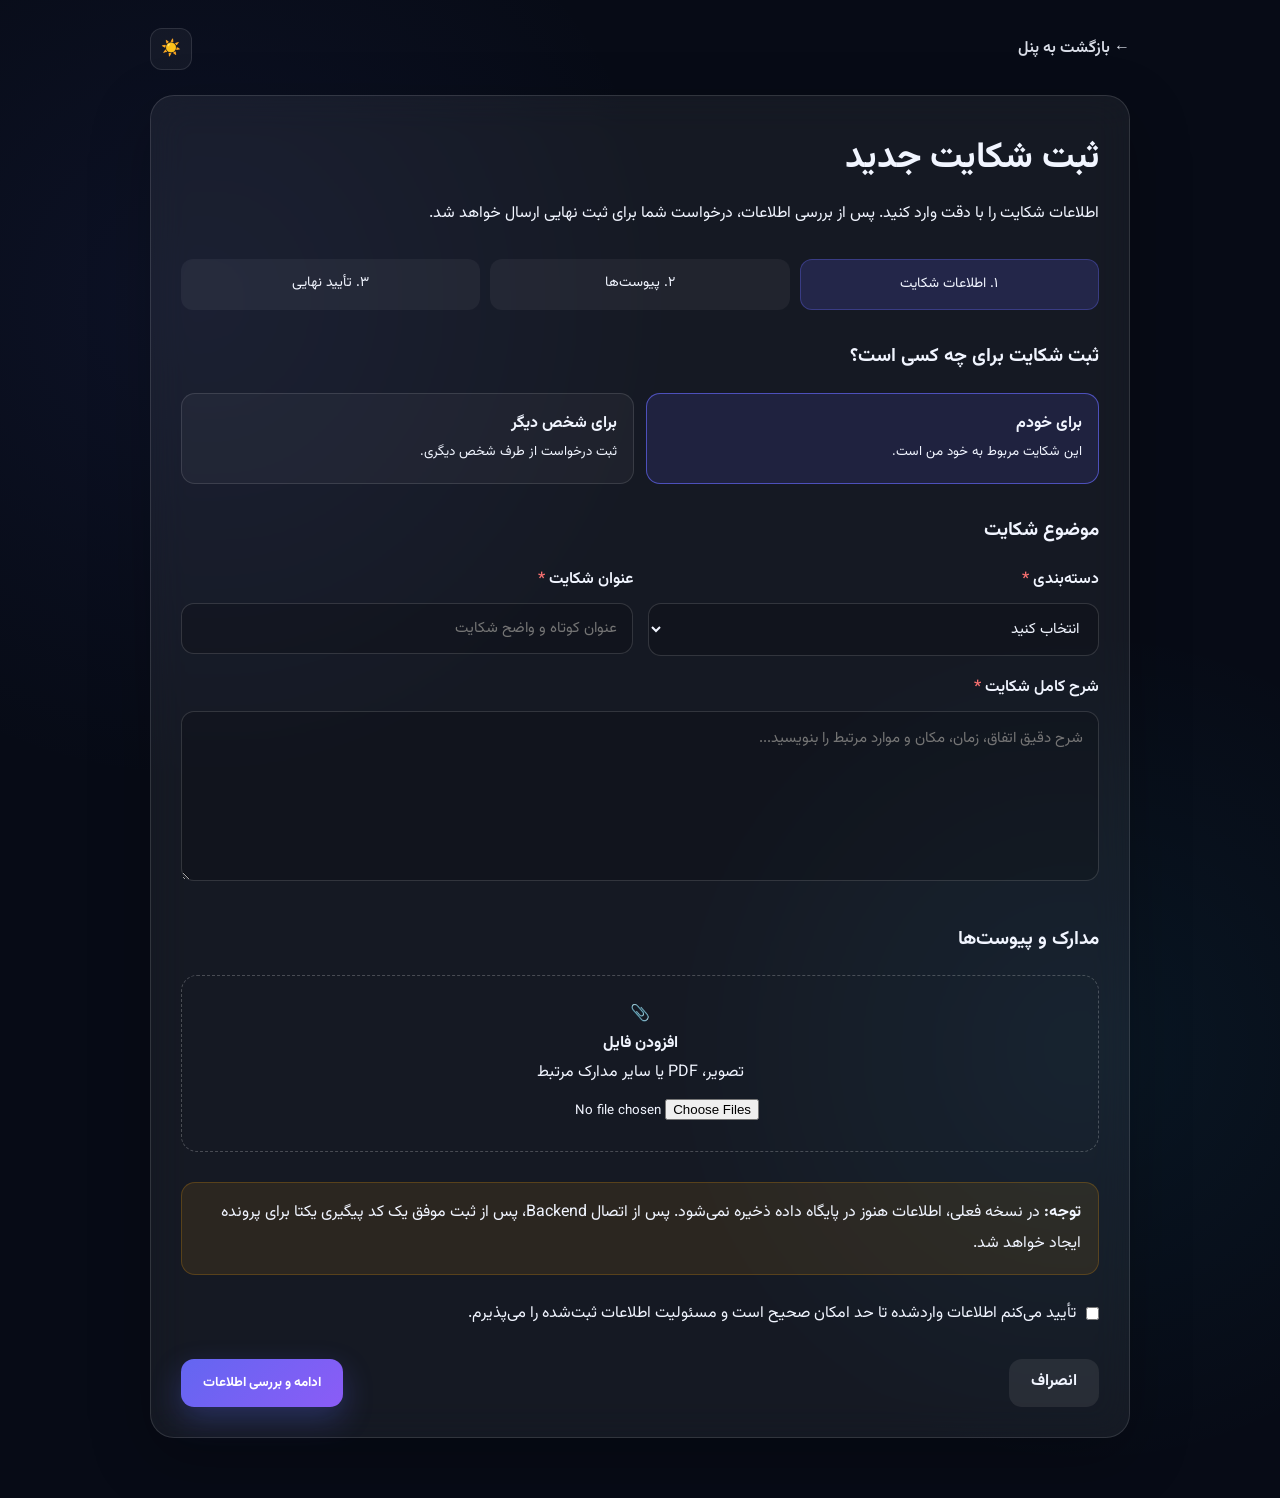
==== complaint.html @ c2369e22 "Create complaint.html" ====
<!DOCTYPE html><html lang="fa" dir="rtl">
<head>
  <meta charset="UTF-8">
  <meta name="viewport" content="width=device-width, initial-scale=1.0">
  <meta name="description" content="ثبت شکایت در سامانه">
  <title>ثبت شکایت | سامانه شکایات</title>  <link rel="stylesheet" href="css/style.css">
  <link rel="preconnect" href="https://fonts.googleapis.com">
  <link rel="preconnect" href="https://fonts.gstatic.com" crossorigin>
  <link href="https://fonts.googleapis.com/css2?family=Vazirmatn:wght@400;500;600;700;800&display=swap" rel="stylesheet">  <style>
    .complaint-page {
      min-height: 100vh;
      padding: 28px 18px 60px;
    }

    .complaint-container {
      width: min(100%, 980px);
      margin: 0 auto;
    }

    .complaint-topbar {
      display: flex;
      align-items: center;
      justify-content: space-between;
      gap: 15px;
      margin-bottom: 25px;
    }

    .back-link {
      color: var(--text);
      text-decoration: none;
      font-weight: 600;
      opacity: .9;
    }

    .back-link:hover {
      opacity: 1;
    }

    .complaint-card {
      background: rgba(255,255,255,.06);
      border: 1px solid rgba(255,255,255,.12);
      border-radius: 24px;
      padding: 30px;
      backdrop-filter: blur(18px);
      box-shadow: 0 20px 60px rgba(0,0,0,.25);
    }

    .page-title {
      margin: 0 0 8px;
      font-size: clamp(25px, 5vw, 36px);
    }

    .page-description {
      margin: 0 0 30px;
      color: var(--muted);
      line-height: 1.9;
    }

    .step-bar {
      display: grid;
      grid-template-columns: repeat(3, 1fr);
      gap: 10px;
      margin-bottom: 30px;
    }

    .step {
      padding: 12px;
      text-align: center;
      border-radius: 12px;
      background: rgba(255,255,255,.05);
      color: var(--muted);
      font-size: 14px;
    }

    .step.active {
      background: rgba(99,102,241,.18);
      color: var(--text);
      border: 1px solid rgba(99,102,241,.35);
    }

    .form-section {
      margin-bottom: 30px;
    }

    .form-section h2 {
      margin: 0 0 18px;
      font-size: 19px;
    }

    .field {
      margin-bottom: 18px;
    }

    .field label {
      display: block;
      margin-bottom: 8px;
      font-weight: 600;
    }

    .field input,
    .field select,
    .field textarea {
      width: 100%;
      box-sizing: border-box;
      border: 1px solid rgba(255,255,255,.14);
      border-radius: 13px;
      background: rgba(0,0,0,.16);
      color: var(--text);
      padding: 13px 15px;
      font-family: inherit;
      font-size: 15px;
      outline: none;
    }

    .field textarea {
      min-height: 170px;
      resize: vertical;
      line-height: 1.9;
    }

    .field input:focus,
    .field select:focus,
    .field textarea:focus {
      border-color: rgba(99,102,241,.7);
      box-shadow: 0 0 0 3px rgba(99,102,241,.12);
    }

    .radio-grid {
      display: grid;
      grid-template-columns: repeat(2, 1fr);
      gap: 12px;
    }

    .radio-option {
      position: relative;
    }

    .radio-option input {
      position: absolute;
      opacity: 0;
    }

    .radio-option label {
      display: block;
      cursor: pointer;
      padding: 16px;
      border-radius: 14px;
      border: 1px solid rgba(255,255,255,.12);
      background: rgba(255,255,255,.04);
      transition: .2s;
    }

    .radio-option input:checked + label {
      border-color: rgba(99,102,241,.7);
      background: rgba(99,102,241,.14);
    }

    .another-person {
      display: none;
      margin-top: 20px;
      padding: 20px;
      border-radius: 16px;
      background: rgba(255,255,255,.035);
      border: 1px solid rgba(255,255,255,.1);
    }

    .another-person.show {
      display: block;
    }

    .two-columns {
      display: grid;
      grid-template-columns: repeat(2, 1fr);
      gap: 15px;
    }

    .upload-box {
      border: 1px dashed rgba(255,255,255,.22);
      border-radius: 16px;
      padding: 25px;
      text-align: center;
      color: var(--muted);
    }

    .upload-box input {
      margin-top: 12px;
    }

    .notice {
      padding: 15px 17px;
      border-radius: 14px;
      background: rgba(245,158,11,.1);
      border: 1px solid rgba(245,158,11,.22);
      color: var(--text);
      line-height: 1.9;
      margin-bottom: 25px;
    }

    .actions {
      display: flex;
      justify-content: space-between;
      gap: 12px;
      margin-top: 30px;
    }

    .actions button,
    .actions a {
      min-height: 48px;
      padding: 0 22px;
      border-radius: 13px;
      border: 0;
      font-family: inherit;
      font-weight: 700;
      cursor: pointer;
      text-decoration: none;
      display: inline-flex;
      align-items: center;
      justify-content: center;
    }

    .btn-secondary {
      background: rgba(255,255,255,.08);
      color: var(--text);
    }

    .btn-primary {
      background: linear-gradient(135deg, #6366f1, #8b5cf6);
      color: white;
    }

    .required {
      color: #f87171;
    }

    @media (max-width: 700px) {
      .complaint-card {
        padding: 20px;
      }

      .radio-grid,
      .two-columns {
        grid-template-columns: 1fr;
      }

      .actions {
        flex-direction: column;
      }

      .actions button,
      .actions a {
        width: 100%;
      }
    }
  </style></head><body><div class="complaint-page">
  <div class="complaint-container"><div class="complaint-topbar">
  <a class="back-link" href="user.html">← بازگشت به پنل</a>
  <button id="themeToggle" class="theme-toggle" type="button">☀️</button>
</div>

<div class="complaint-card">

  <h1 class="page-title">ثبت شکایت جدید</h1>
  <p class="page-description">
    اطلاعات شکایت را با دقت وارد کنید. پس از بررسی اطلاعات، درخواست شما برای ثبت نهایی ارسال خواهد شد.
  </p>

  <div class="step-bar">
    <div class="step active">۱. اطلاعات شکایت</div>
    <div class="step">۲. پیوست‌ها</div>
    <div class="step">۳. تأیید نهایی</div>
  </div>

  <form id="complaintForm">

    <section class="form-section">
      <h2>ثبت شکایت برای چه کسی است؟</h2>

      <div class="radio-grid">

        <div class="radio-option">
          <input type="radio" id="forMe" name="complaintFor" value="self" checked>
          <label for="forMe">
            <strong>برای خودم</strong><br>
            <small>این شکایت مربوط به خود من است.</small>
          </label>
        </div>

        <div class="radio-option">
          <input type="radio" id="forAnother" name="complaintFor" value="another">
          <label for="forAnother">
            <strong>برای شخص دیگر</strong><br>
            <small>ثبت درخواست از طرف شخص دیگری.</small>
          </label>
        </div>

      </div>

      <div id="anotherPerson" class="another-person">

        <div class="notice">
          این گزینه برای ثبت شکایت توسط فرد مجاز، از جمله ادمین سامانه، در نظر گرفته شده است.
          اطلاعات شخص اصلی شکایت باید به‌صورت دقیق وارد شود.
        </div>

        <div class="two-columns">

          <div class="field">
            <label for="complainantName">
              نام و نام خانوادگی شاکی <span class="required">*</span>
            </label>
            <input id="complainantName" type="text" placeholder="مثلاً علی رضایی">
          </div>

          <div class="field">
            <label for="complainantPhone">
              شماره تماس شاکی <span class="required">*</span>
            </label>
            <input id="complainantPhone" type="tel" placeholder="09xxxxxxxxx">
          </div>

        </div>

        <div class="field">
          <label for="complainantNationalId">کد ملی شاکی</label>
          <input id="complainantNationalId" type="text" inputmode="numeric" placeholder="در صورت نیاز">
        </div>

      </div>
    </section>

    <section class="form-section">

      <h2>موضوع شکایت</h2>

      <div class="two-columns">

        <div class="field">
          <label for="category">
            دسته‌بندی <span class="required">*</span>
          </label>

          <select id="category" required>
            <option value="">انتخاب کنید</option>
            <option value="service">خدمات</option>
            <option value="financial">مالی</option>
            <option value="administrative">اداری</option>
            <option value="technical">فنی</option>
            <option value="behavior">رفتار و نحوه برخورد</option>
            <option value="other">سایر</option>
          </select>
        </div>

        <div class="field">
          <label for="subject">
            عنوان شکایت <span class="required">*</span>
          </label>

          <input
            id="subject"
            type="text"
            required
            maxlength="150"
            placeholder="عنوان کوتاه و واضح شکایت"
          >
        </div>

      </div>

      <div class="field">
        <label for="description">
          شرح کامل شکایت <span class="required">*</span>
        </label>

        <textarea
          id="description"
          required
          minlength="20"
          placeholder="شرح دقیق اتفاق، زمان، مکان و موارد مرتبط را بنویسید..."
        ></textarea>
      </div>

    </section>

    <section class="form-section">

      <h2>مدارک و پیوست‌ها</h2>

      <div class="upload-box">
        <div>📎</div>
        <strong>افزودن فایل</strong>
        <p>تصویر، PDF یا سایر مدارک مرتبط</p>

        <input
          id="attachments"
          type="file"
          multiple
          accept=".jpg,.jpeg,.png,.pdf,.webp"
        >
      </div>

    </section>

    <section class="form-section">

      <div class="notice">
        <strong>توجه:</strong>
        در نسخه فعلی، اطلاعات هنوز در پایگاه داده ذخیره نمی‌شود.
        پس از اتصال Backend، پس از ثبت موفق یک کد پیگیری یکتا برای پرونده ایجاد خواهد شد.
      </div>

      <label style="display:flex;gap:10px;align-items:flex-start;cursor:pointer;line-height:1.8;">
        <input id="confirmInfo" type="checkbox" required style="margin-top:7px;">
        <span>
          تأیید می‌کنم اطلاعات واردشده تا حد امکان صحیح است و مسئولیت اطلاعات ثبت‌شده را می‌پذیرم.
        </span>
      </label>

    </section>

    <div class="actions">
      <a class="btn-secondary" href="user.html">انصراف</a>
      <button class="btn-primary" type="submit">ادامه و بررسی اطلاعات</button>
    </div>

  </form>

</div>

  </div>
</div><script>
  const forMe = document.getElementById("forMe");
  const forAnother = document.getElementById("forAnother");
  const anotherPerson = document.getElementById("anotherPerson");
  const form = document.getElementById("complaintForm");

  function updateComplaintMode() {
    anotherPerson.classList.toggle("show", forAnother.checked);
  }

  forMe.addEventListener("change", updateComplaintMode);
  forAnother.addEventListener("change", updateComplaintMode);

  form.addEventListener("submit", function(event) {
    event.preventDefault();

    const category = document.getElementById("category").value;
    const subject = document.getElementById("subject").value.trim();
    const description = document.getElementById("description").value.trim();
    const confirmInfo = document.getElementById("confirmInfo").checked;

    if (!category || !subject || description.length < 20 || !confirmInfo) {
      alert("لطفاً تمام اطلاعات الزامی را به‌درستی تکمیل کنید.");
      return;
    }

    if (forAnother.checked) {
      const name = document.getElementById("complainantName").value.trim();
      const phone = document.getElementById("complainantPhone").value.trim();

      if (!name || !/^09\d{9}$/.test(phone)) {
        alert("نام و شماره تماس شاکی را به‌درستی وارد کنید.");
        return;
      }
    }

    alert(
      "اطلاعات شکایت با موفقیت بررسی شد.\n\n" +
      "در مرحله بعد، پیش‌نمایش و تأیید نهایی پرونده را اضافه می‌کنیم."
    );
  });
</script></body>
</html>
---- css/style.css ----
:root {
  --bg: #070b16;
  --bg-secondary: #0d1324;

  --text: #f1f5ff;
  --text-secondary: #9ba8c3;

  --glass: rgba(17, 25, 45, 0.62);
  --glass-light: rgba(255, 255, 255, 0.045);

  --border: rgba(255, 255, 255, 0.11);

  --primary: #7c8cff;
  --primary-dark: #596bea;
  --cyan: #58d7ff;

  --success: #62e3ae;

  --shadow: 0 25px 80px rgba(0, 0, 0, 0.38);

  --radius: 24px;
}


body.light {
  --bg: #edf2fa;
  --bg-secondary: #f8faff;

  --text: #17233d;
  --text-secondary: #64718b;

  --glass: rgba(255, 255, 255, 0.72);
  --glass-light: rgba(20, 40, 80, 0.035);

  --border: rgba(30, 55, 100, 0.12);

  --shadow: 0 25px 70px rgba(47, 68, 110, 0.16);
}


/* =========================
   RESET
========================= */

* {
  box-sizing: border-box;
  margin: 0;
  padding: 0;
}


html {
  scroll-behavior: smooth;
}


body {
  min-height: 100vh;

  background:
    radial-gradient(
      circle at 15% 20%,
      rgba(86, 104, 233, 0.08),
      transparent 30%
    ),
    radial-gradient(
      circle at 85% 70%,
      rgba(46, 211, 255, 0.06),
      transparent 28%
    ),
    var(--bg);

  color: var(--text);

  font-family:
    "Vazirmatn",
    Tahoma,
    Arial,
    sans-serif;

  line-height: 1.8;

  overflow-x: hidden;

  transition:
    background 0.35s ease,
    color 0.35s ease;
}


button,
input,
textarea {
  font-family: inherit;
}


button {
  cursor: pointer;
}


a {
  color: inherit;
  text-decoration: none;
}


/* =========================
   AURORA
========================= */

.aurora {
  position: fixed;

  width: 520px;
  height: 520px;

  border-radius: 50%;

  filter: blur(120px);

  opacity: 0.2;

  pointer-events: none;

  z-index: -1;

  animation:
    auroraFloat 12s ease-in-out infinite alternate;
}


.aurora-one {
  top: -260px;
  right: -180px;

  background: #5668ff;
}


.aurora-two {
  bottom: -300px;
  left: -180px;

  background: #26d8ff;

  animation-delay: -4s;
}


.aurora-three {
  top: 45%;
  left: 42%;

  width: 350px;
  height: 350px;

  background: #9a5cff;

  opacity: 0.08;

  animation-delay: -8s;
}


@keyframes auroraFloat {

  from {
    transform: translate(0, 0) scale(1);
  }

  to {
    transform: translate(40px, -25px) scale(1.08);
  }

}


/* =========================
   GLASS
========================= */

.glass {
  background: var(--glass);

  border:
    1px solid
    var(--border);

  box-shadow: var(--shadow);

  backdrop-filter: blur(24px);
  -webkit-backdrop-filter: blur(24px);

  transition:
    background 0.35s ease,
    border-color 0.35s ease,
    box-shadow 0.35s ease;
}


/* =========================
   NAVBAR
========================= */

.navbar {
  position: sticky;

  top: 16px;

  z-index: 100;

  width: min(
    1180px,
    calc(100% - 32px)
  );

  margin: 16px auto 0;

  padding: 10px 14px 10px 18px;

  border-radius: 18px;

  display: flex;

  align-items: center;

  gap: 30px;
}


.brand {
  display: flex;

  align-items: center;

  gap: 10px;

  font-size: 15px;

  font-weight: 800;

  white-space: nowrap;
}


.brand-icon {
  width: 36px;
  height: 36px;

  display: grid;

  place-items: center;

  border-radius: 11px;

  color: white;

  background:
    linear-gradient(
      135deg,
      var(--primary),
      var(--cyan)
    );

  box-shadow:
    0 8px 25px
    rgba(91, 111, 240, 0.3);
}


.navigation {
  display: flex;

  align-items: center;

  gap: 27px;

  flex: 1;

  color: var(--text-secondary);

  font-size: 13px;
}


.navigation a {
  position: relative;

  transition:
    color 0.2s ease;
}


.navigation a::after {
  content: "";

  position: absolute;

  right: 0;
  bottom: -7px;

  width: 0;
  height: 2px;

  border-radius: 10px;

  background:
    linear-gradient(
      90deg,
      var(--primary),
      var(--cyan)
    );

  transition: width 0.25s ease;
}


.navigation a:hover {
  color: var(--text);
}


.navigation a:hover::after {
  width: 100%;
}


.navbar-actions {
  display: flex;

  align-items: center;

  gap: 9px;
}


.theme-toggle {
  width: 42px;
  height: 42px;

  display: grid;

  place-items: center;

  border:
    1px solid
    var(--border);

  border-radius: 12px;

  background:
    var(--glass-light);

  color: var(--text);

  font-size: 16px;

  transition:
    transform 0.2s ease,
    background 0.3s ease;
}


.theme-toggle:hover {
  transform: translateY(-2px) rotate(8deg);
}


/* =========================
   BUTTONS
========================= */

.btn {
  border: 0;

  border-radius: 13px;

  padding: 11px 19px;

  font-size: 13px;

  font-weight: 700;

  transition:
    transform 0.25s ease,
    box-shadow 0.25s ease,
    background 0.25s ease;
}


.btn:hover {
  transform: translateY(-2px);
}


.btn-primary {
  color: white;

  background:
    linear-gradient(
      135deg,
      var(--primary),
      var(--primary-dark)
    );

  box-shadow:
    0 12px 30px
    rgba(86, 104, 233, 0.3);
}


.btn-primary:hover {
  box-shadow:
    0 17px 38px
    rgba(86, 104, 233, 0.4);
}


.btn-secondary {
  color: var(--text);

  border:
    1px solid
    var(--border);

  background:
    var(--glass-light);
}


.btn-large {
  padding: 14px 23px;

  font-size: 14px;
}


/* =========================
   SECTIONS
========================= */

.section {
  width: min(
    1180px,
    calc(100% - 32px)
  );

  margin: 0 auto;

  padding:
    110px 0;
}


/* =========================
   HERO
========================= */

.hero {
  min-height: 720px;

  display: grid;

  grid-template-columns:
    1.02fr
    0.98fr;

  align-items: center;

  gap: 70px;

  padding-top: 85px;
}


.eyebrow {
  display: inline-flex;

  align-items: center;

  gap: 9px;

  color: var(--text-secondary);

  font-size: 12px;

  font-weight: 700;
}


.eyebrow-dot {
  width: 8px;
  height: 8px;

  border-radius: 50%;

  background: var(--success);

  box-shadow:
    0 0 15px
    rgba(98, 227, 174, 0.9);
}


.hero h1 {
  max-width: 680px;

  margin:
    20px 0
    22px;

  font-size:
    clamp(
      45px,
      6vw,
      76px
    );

  line-height: 1.18;

  letter-spacing: -1.8px;
}


.hero h1 span,
.section-heading em,
.security-content h2 span {
  font-style: normal;

  background:
    linear-gradient(
      90deg,
      #96a3ff,
      #58d7ff
    );

  -webkit-background-clip: text;
  background-clip: text;

  color: transparent;
}


.hero-description {
  max-width: 600px;

  color: var(--text-secondary);

  font-size: 16px;

  line-height: 2;

  margin-bottom: 28px;
}


.hero-buttons {
  display: flex;

  align-items: center;

  gap: 12px;

  margin-bottom: 25px;
}


.trust-items {
  display: flex;

  flex-wrap: wrap;

  gap: 17px;

  color: var(--text-secondary);

  font-size: 11px;
}


.trust-items b {
  color: var(--success);

  margin-left: 4px;
}


/* =========================
   DASHBOARD
========================= */

.dashboard-wrapper {
  perspective: 1200px;
}


.dashboard {
  border-radius: 28px;

  padding: 23px;

  transform:
    rotateY(-5deg);

  animation:
    dashboardFloat 5s ease-in-out infinite;
}


@keyframes dashboardFloat {

  0%,
  100% {
    transform:
      rotateY(-5deg)
      translateY(0);
  }

  50% {
    transform:
      rotateY(-5deg)
      translateY(-10px);
  }

}


.dashboard-header {
  display: flex;

  align-items: center;

  justify-content: space-between;

  gap: 20px;

  margin-bottom: 22px;
}


.dashboard-header small {
  display: block;

  color: var(--text-secondary);

  font-size: 11px;
}


.dashboard-header h3 {
  margin-top: 2px;

  font-size: 17px;
}


.online-status {
  display: flex;

  align-items: center;

  gap: 6px;

  color: var(--success);

  font-size: 11px;
}


.online-status i {
  width: 7px;
  height: 7px;

  display: block;

  border-radius: 50%;

  background: var(--success);

  box-shadow:
    0 0 12px
    var(--success);
}


/* =========================
   DASHBOARD STATS
========================= */

.dashboard-stats {
  display: grid;

  grid-template-columns:
    repeat(4, 1fr);

  gap: 9px;

  margin-bottom: 25px;
}


.stat-card {
  padding: 15px 9px;

  border:
    1px solid
    var(--border);

  border-radius: 15px;

  background:
    var(--glass-light);
}


.stat-card strong {
  display: block;

  font-size: 25px;

  line-height: 1.2;

  margin-bottom: 5px;
}


.stat-card span {
  display: block;

  color: var(--text-secondary);

  font-size: 9px;
}


/* =========================
   TIMELINE
========================= */

.timeline {
  position: relative;

  padding: 5px 2px;
}


.timeline-line {
  position: absolute;

  top: 22px;
  bottom: 22px;

  right: 16px;

  width: 1px;

  background:
    var(--border);
}


.timeline-item {
  position: relative;

  display: flex;

  align-items: flex-start;

  gap: 13px;

  padding: 10px 0;
}


.timeline-icon {
  position: relative;

  z-index: 2;

  width: 32px;
  height: 32px;

  flex: 0 0 32px;

  display: grid;

  place-items: center;

  border-radius: 50%;

  color: var(--text-secondary);

  background:
    var(--bg-secondary);

  border:
    1px solid
    var(--border);

  font-size: 12px;
}


.timeline-item.completed .timeline-icon,
.timeline-item.active .timeline-icon {
  border: 0;

  color: white;

  background:
    linear-gradient(
      135deg,
      var(--primary),
      var(--cyan)
    );

  box-shadow:
    0 5px 20px
    rgba(85, 120, 240, 0.25);
}


.timeline-content strong {
  display: block;

  font-size: 12px;
}


.timeline-content span {
  display: block;

  color: var(--text-secondary);

  font-size: 9px;
}


/* =========================
   SECTION HEADING
========================= */

.section-heading {
  max-width: 700px;

  margin:
    0 auto
    42px;

  text-align: center;
}


.section-heading > span {
  color: #8494ff;

  font-size: 12px;

  font-weight: 800;
}


.section-heading h2 {
  margin:
    9px 0
    10px;

  font-size:
    clamp(
      29px,
      4vw,
      42px
    );

  line-height: 1.4;
}


.section-heading p {
  color: var(--text-secondary);

  font-size: 14px;
}


/* =========================
   FEATURES
========================= */

.feature-grid {
  display: grid;

  grid-template-columns:
    repeat(3, 1fr);

  gap: 18px;
}


.feature-card {
  position: relative;

  min-height: 275px;

  padding: 29px;

  border-radius: var(--radius);

  overflow: hidden;

  transition:
    transform 0.3s ease,
    border-color 0.3s ease;
}


.feature-card::before {
  content: "";

  position: absolute;

  width: 160px;
  height: 160px;

  top: -90px;
  left: -80px;

  border-radius: 50%;

  background:
    rgba(110, 126, 255, 0.1);

  filter: blur(25px);
}


.feature-card:hover {
  transform:
    translateY(-7px);

  border-color:
    rgba(124, 140, 255, 0.3);
}


.feature-icon {
  width: 48px;
  height: 48px;

  display: grid;

  place-items: center;

  border-radius: 15px;

  color: #9da9ff;

  background:
    rgba(124, 140, 255, 0.12);

  border:
    1px solid
    rgba(124, 140, 255, 0.12);

  font-size: 23px;
}


.feature-card h3 {
  margin:
    19px 0
    5px;

  font-size: 18px;
}


.feature-card p {
  min-height: 68px;

  color: var(--text-secondary);

  font-size: 13px;

  line-height: 1.9;
}


.feature-card button {
  border: 0;

  padding: 0;

  background: transparent;

  color: #9aa7ff;

  font: inherit;

  font-size: 12px;

  font-weight: 800;

  transition:
    gap 0.2s ease;
}


.feature-card button span {
  margin-right: 5px;
}


/* =========================
   SECURITY
========================= */

.security-card {
  display: flex;

  align-items: center;

  justify-content: space-between;

  gap: 50px;

  padding: 45px;

  border-radius: 28px;
}


.security-content {
  max-width: 730px;
}


.security-content h2 {
  margin:
    10px 0
    12px;

  font-size:
    clamp(
      25px,
      4vw,
      35px
    );

  line-height: 1.45;
}


.security-content p {
  color: var(--text-secondary);

  font-size: 13px;

  line-height: 2;
}


.security-badge {
  display: flex;

  align-items: center;

  gap: 14px;

  min-width: 205px;
}


.security-symbol {
  width: 58px;
  height: 58px;

  display: grid;

  place-items: center;

  border-radius: 18px;

  background:
    rgba(98, 227, 174, 0.1);

  border:
    1px solid
    rgba(98, 227, 174, 0.18);

  font-size: 25px;
}


.security-badge strong,
.security-badge span {
  display: block;
}


.security-badge strong {
  font-size: 13px;
}


.security-badge span {
  margin-top: 3px;

  color: var(--text-secondary);

  font-size: 10px;
}


/* =========================
   ABOUT
========================= */

.about-section {
  padding-top: 40px;
}


.about-grid {
  display: grid;

  grid-template-columns:
    repeat(3, 1fr);

  gap: 17px;
}


.about-item {
  padding: 27px;

  border-radius: 21px;
}


.about-item > strong {
  color: #8595ff;

  font-size: 12px;
}


.about-item h3 {
  margin:
    10px 0
    5px;

  font-size: 17px;
}


.about-item p {
  color: var(--text-secondary);

  font-size: 12px;
}


/* =========================
   FOOTER
========================= */

.footer {
  width: min(
    1180px,
    calc(100% - 32px)
  );

  margin: 0 auto;

  padding:
    25px 0
    45px;

  display: flex;

  align-items: center;

  justify-content: space-between;

  gap: 20px;

  color: var(--text-secondary);

  font-size: 11px;

  border-top:
    1px solid
    var(--border);
}


.footer strong,
.footer span {
  display: block;
}


.footer strong {
  color: var(--text);

  margin-bottom: 3px;
}


/* =========================
   REVEAL ANIMATION
========================= */

.reveal {
  opacity: 0;

  transform:
    translateY(28px);

  transition:
    opacity 0.75s ease,
    transform 0.75s ease;
}


.reveal.show {
  opacity: 1;

  transform:
    translateY(0);
}


/* =========================
   MODAL
========================= */

.modal {
  position: fixed;

  inset: 0;

  z-index: 1000;

  display: none;

  align-items: center;

  justify-content: center;

  padding: 20px;
}


.modal.open {
  display: flex;
}


.modal-backdrop {
  position: absolute;

  inset: 0;

  background:
    rgba(0, 0, 0, 0.68);

  backdrop-filter:
    blur(7px);
}


.modal-card {
  position: relative;

  z-index: 2;

  width: min(
    480px,
    100%
  );

  padding: 32px;

  border-radius: 25px;

  animation:
    modalIn 0.25s ease;
}


@keyframes modalIn {

  from {
    opacity: 0;

    transform:
      translateY(15px)
      scale(0.97);
  }

  to {
    opacity: 1;

    transform:
      translateY(0)
      scale(1);
  }

}


.modal-close {
  position: absolute;

  top: 14px;
  left: 14px;

  width: 35px;
  height: 35px;

  display: grid;

  place-items: center;

  border:
    1px solid
    var(--border);

  border-radius: 11px;

  background:
    var(--glass-light);

  color: var(--text);

  font-size: 22px;
}


.modal-title {
  margin-bottom: 8px;

  font-size: 23px;
}


.modal-description {
  margin-bottom: 20px;

  color: var(--text-secondary);

  font-size: 12px;
}


.form-group {
  margin-bottom: 15px;
}


.form-group label {
  display: block;

  margin-bottom: 6px;

  font-size: 12px;

  font-weight: 600;
}


.form-group input,
.form-group textarea {
  width: 100%;

  padding: 12px 14px;

  border:
    1px solid
    var(--border);

  border-radius: 12px;

  outline: none;

  background:
    var(--glass-light);

  color: var(--text);

  font-family: inherit;

  font-size: 13px;

  transition:
    border-color 0.2s ease,
    box-shadow 0.2s ease;
}


.form-group textarea {
  min-height: 120px;

  resize: vertical;
}


.form-group input:focus,
.form-group textarea:focus {
  border-color:
    rgba(124, 140, 255, 0.55);

  box-shadow:
    0 0 0 3px
    rgba(124, 140, 255, 0.08);
}


.modal-submit {
  width: 100%;

  margin-top: 7px;
}


/* =========================
   RESPONSIVE
========================= */

@media (max-width: 950px) {

  .hero {
    grid-template-columns: 1fr;

    gap: 45px;

    padding-top: 65px;
  }


  .dashboard {
    transform: none;

    max-width: 650px;

    margin: auto;
  }


  .feature-grid {
    grid-template-columns:
      repeat(2, 1fr);
  }


  .about-grid {
    grid-template-columns:
      repeat(2, 1fr);
  }

}


@media (max-width: 700px) {

  .navbar {
    width:
      calc(100% - 20px);

    top: 10px;

    margin-top: 10px;
  }


  .navigation {
    display: none;
  }


  .header-login {
    display: none;
  }


  .hero h1 {
    font-size: 45px;

    letter-spacing: -1px;
  }


  .hero-description {
    font-size: 14px;
  }


  .hero-buttons {
    flex-direction: column;

    align-items: stretch;
  }


  .trust-items {
    gap: 9px 15px;
  }


  .dashboard-stats {
    grid-template-columns:
      repeat(2, 1fr);
  }


  .feature-grid,
  .about-grid {
    grid-template-columns: 1fr;
  }


  .security-card {
    flex-direction: column;

    align-items: flex-start;

    padding: 29px;
  }


  .section {
    padding:
      80px 0;
  }


  .footer {
    flex-direction: column;

    align-items: flex-start;
  }

}


@media (max-width: 430px) {

  .section {
    width:
      calc(100% - 22px);
  }


  .navbar {
    width:
      calc(100% - 16px);
  }


  .hero h1 {
    font-size: 39px;
  }


  .dashboard {
    padding: 17px;
  }


  .stat-card {
    padding: 13px 8px;
  }


  .stat-card strong {
    font-size: 21px;
  }


  .security-card {
    padding: 23px;
  }

  }
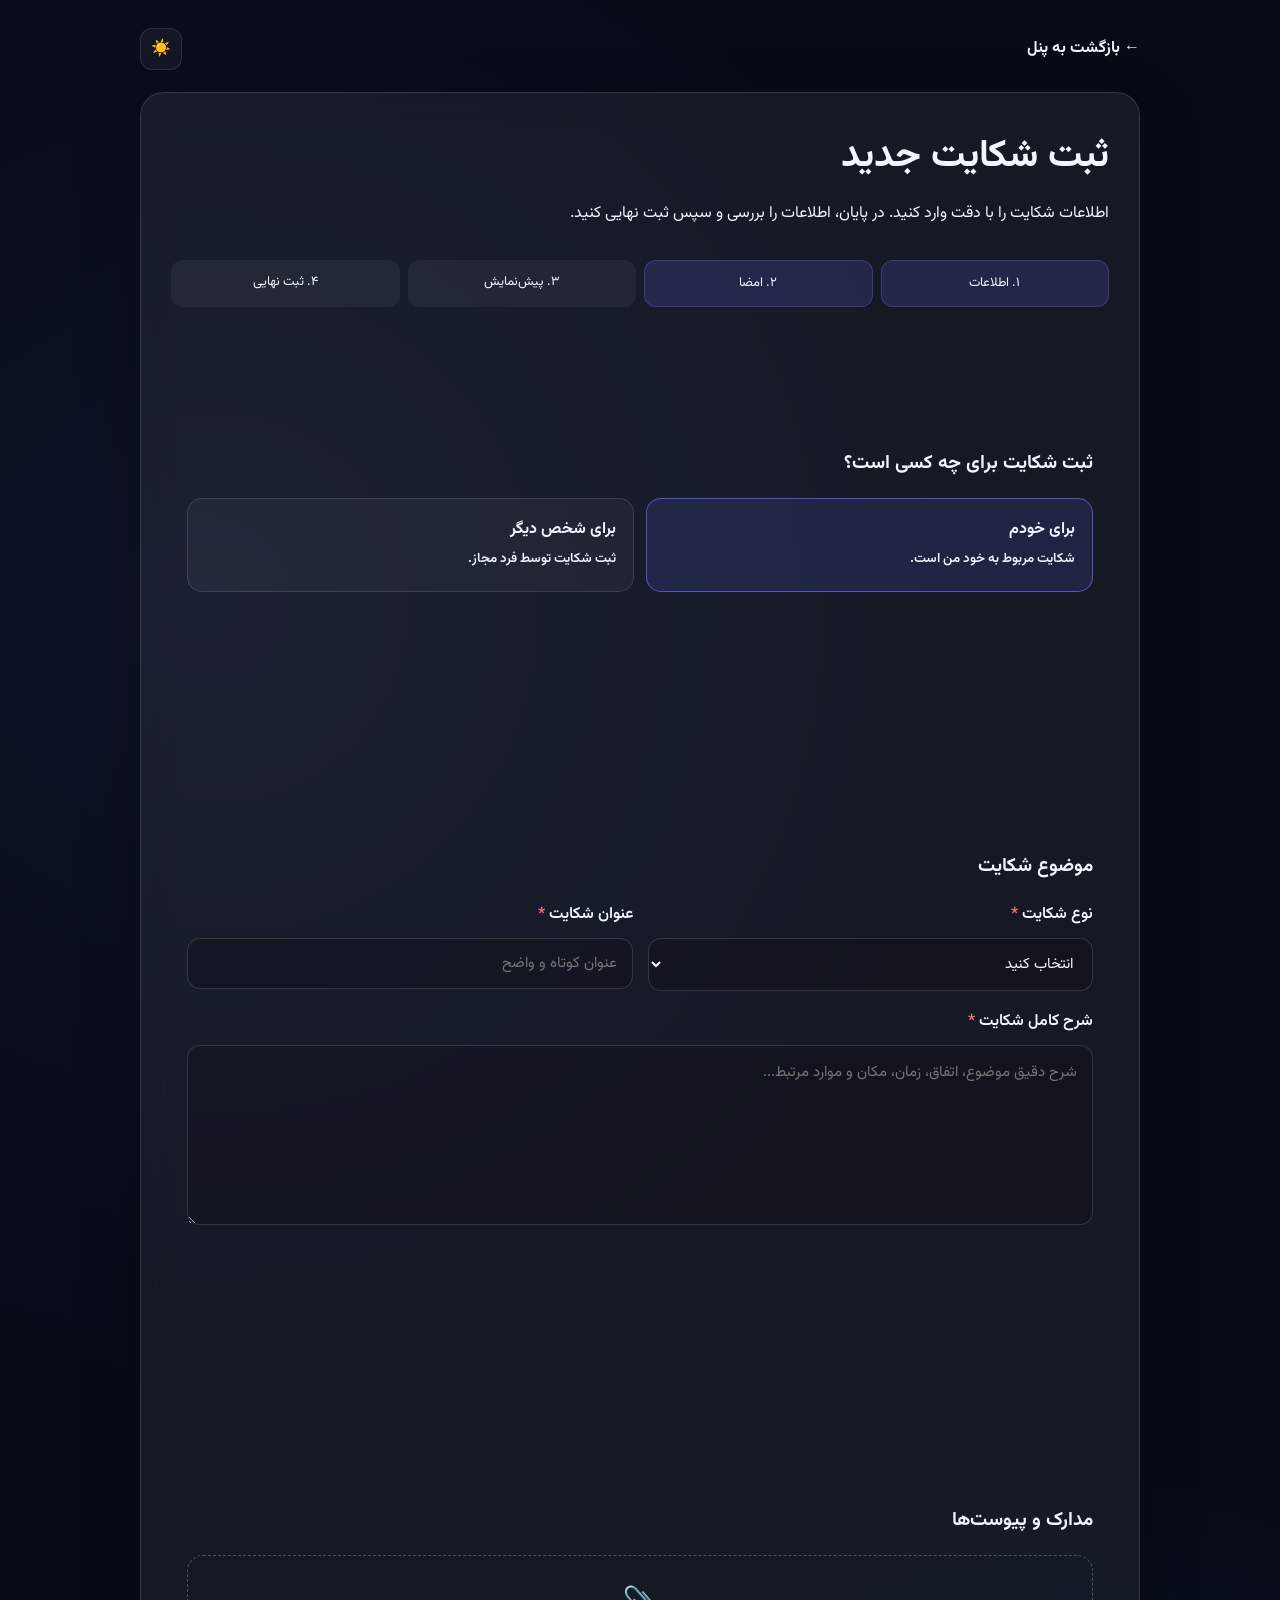
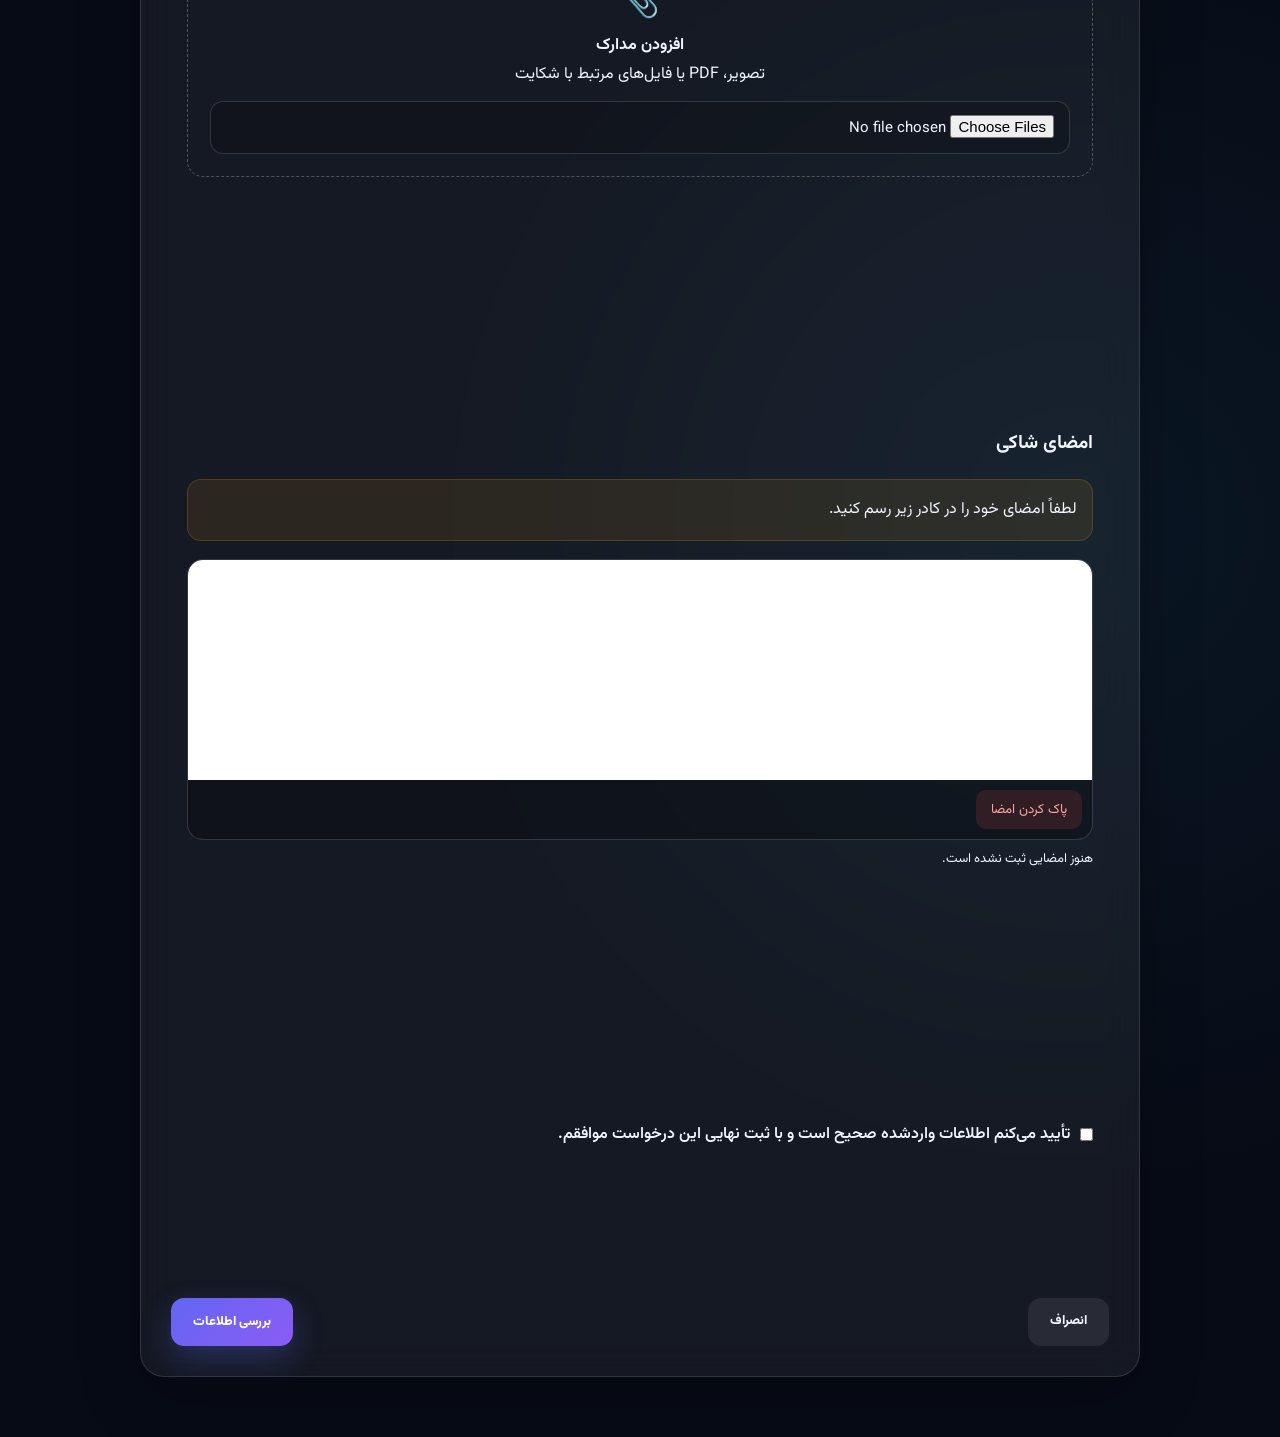
==== commit af40a479: "Update complaint.html" ====
--- a/complaint.html
+++ b/complaint.html
@@ -1,42 +1,35 @@
 <!DOCTYPE html><html lang="fa" dir="rtl">
 <head>
   <meta charset="UTF-8">
-  <meta name="viewport" content="width=device-width, initial-scale=1.0">
-  <meta name="description" content="ثبت شکایت در سامانه">
-  <title>ثبت شکایت | سامانه شکایات</title>  <link rel="stylesheet" href="css/style.css">
+  <meta name="viewport" content="width=device-width, initial-scale=1.0">  <title>ثبت شکایت | سامانه شکایات</title>  <link rel="stylesheet" href="css/style.css">
   <link rel="preconnect" href="https://fonts.googleapis.com">
   <link rel="preconnect" href="https://fonts.gstatic.com" crossorigin>
   <link href="https://fonts.googleapis.com/css2?family=Vazirmatn:wght@400;500;600;700;800&display=swap" rel="stylesheet">  <style>
     .complaint-page {
       min-height: 100vh;
-      padding: 28px 18px 60px;
+      padding: 28px 16px 60px;
     }
 
     .complaint-container {
-      width: min(100%, 980px);
-      margin: 0 auto;
-    }
-
-    .complaint-topbar {
+      width: min(100%, 1000px);
+      margin: auto;
+    }
+
+    .topbar {
       display: flex;
       align-items: center;
       justify-content: space-between;
-      gap: 15px;
-      margin-bottom: 25px;
+      margin-bottom: 22px;
+      gap: 12px;
     }
 
     .back-link {
       color: var(--text);
       text-decoration: none;
-      font-weight: 600;
-      opacity: .9;
-    }
-
-    .back-link:hover {
-      opacity: 1;
-    }
-
-    .complaint-card {
+      font-weight: 700;
+    }
+
+    .card {
       background: rgba(255,255,255,.06);
       border: 1px solid rgba(255,255,255,.12);
       border-radius: 24px;
@@ -45,61 +38,61 @@
       box-shadow: 0 20px 60px rgba(0,0,0,.25);
     }
 
-    .page-title {
+    h1 {
       margin: 0 0 8px;
-      font-size: clamp(25px, 5vw, 36px);
-    }
-
-    .page-description {
-      margin: 0 0 30px;
+      font-size: clamp(26px, 5vw, 38px);
+    }
+
+    .intro {
       color: var(--muted);
       line-height: 1.9;
-    }
-
-    .step-bar {
+      margin-bottom: 30px;
+    }
+
+    .steps {
       display: grid;
-      grid-template-columns: repeat(3, 1fr);
-      gap: 10px;
+      grid-template-columns: repeat(4, 1fr);
+      gap: 8px;
       margin-bottom: 30px;
     }
 
     .step {
-      padding: 12px;
       text-align: center;
+      padding: 11px 5px;
       border-radius: 12px;
       background: rgba(255,255,255,.05);
       color: var(--muted);
-      font-size: 14px;
+      font-size: 13px;
     }
 
     .step.active {
+      color: var(--text);
       background: rgba(99,102,241,.18);
-      color: var(--text);
       border: 1px solid rgba(99,102,241,.35);
     }
 
-    .form-section {
+    .section {
       margin-bottom: 30px;
     }
 
-    .form-section h2 {
-      margin: 0 0 18px;
+    .section h2 {
       font-size: 19px;
+      margin: 0 0 17px;
     }
 
     .field {
-      margin-bottom: 18px;
-    }
-
-    .field label {
+      margin-bottom: 17px;
+    }
+
+    label {
       display: block;
       margin-bottom: 8px;
       font-weight: 600;
     }
 
-    .field input,
-    .field select,
-    .field textarea {
+    input,
+    select,
+    textarea {
       width: 100%;
       box-sizing: border-box;
       border: 1px solid rgba(255,255,255,.14);
@@ -112,17 +105,23 @@
       outline: none;
     }
 
-    .field textarea {
-      min-height: 170px;
+    textarea {
+      min-height: 180px;
       resize: vertical;
       line-height: 1.9;
     }
 
-    .field input:focus,
-    .field select:focus,
-    .field textarea:focus {
-      border-color: rgba(99,102,241,.7);
+    input:focus,
+    select:focus,
+    textarea:focus {
+      border-color: rgba(99,102,241,.75);
       box-shadow: 0 0 0 3px rgba(99,102,241,.12);
+    }
+
+    .grid-2 {
+      display: grid;
+      grid-template-columns: repeat(2, 1fr);
+      gap: 15px;
     }
 
     .radio-grid {
@@ -131,33 +130,27 @@
       gap: 12px;
     }
 
-    .radio-option {
-      position: relative;
-    }
-
     .radio-option input {
-      position: absolute;
-      opacity: 0;
+      display: none;
     }
 
     .radio-option label {
-      display: block;
       cursor: pointer;
-      padding: 16px;
-      border-radius: 14px;
+      padding: 17px;
+      border-radius: 15px;
       border: 1px solid rgba(255,255,255,.12);
       background: rgba(255,255,255,.04);
       transition: .2s;
     }
 
     .radio-option input:checked + label {
-      border-color: rgba(99,102,241,.7);
-      background: rgba(99,102,241,.14);
+      border-color: rgba(99,102,241,.75);
+      background: rgba(99,102,241,.15);
     }
 
     .another-person {
       display: none;
-      margin-top: 20px;
+      margin-top: 18px;
       padding: 20px;
       border-radius: 16px;
       background: rgba(255,255,255,.035);
@@ -168,32 +161,76 @@
       display: block;
     }
 
-    .two-columns {
-      display: grid;
-      grid-template-columns: repeat(2, 1fr);
-      gap: 15px;
-    }
-
-    .upload-box {
-      border: 1px dashed rgba(255,255,255,.22);
-      border-radius: 16px;
-      padding: 25px;
-      text-align: center;
-      color: var(--muted);
-    }
-
-    .upload-box input {
-      margin-top: 12px;
-    }
-
     .notice {
-      padding: 15px 17px;
+      padding: 15px;
       border-radius: 14px;
       background: rgba(245,158,11,.1);
-      border: 1px solid rgba(245,158,11,.22);
-      color: var(--text);
+      border: 1px solid rgba(245,158,11,.2);
       line-height: 1.9;
-      margin-bottom: 25px;
+      margin-bottom: 18px;
+    }
+
+    .upload {
+      padding: 22px;
+      border: 1px dashed rgba(255,255,255,.25);
+      border-radius: 16px;
+      text-align: center;
+    }
+
+    .upload input {
+      margin-top: 12px;
+    }
+
+    .signature-box {
+      background: rgba(0,0,0,.16);
+      border: 1px solid rgba(255,255,255,.15);
+      border-radius: 16px;
+      overflow: hidden;
+    }
+
+    #signatureCanvas {
+      display: block;
+      width: 100%;
+      height: 220px;
+      background: #fff;
+      touch-action: none;
+      cursor: crosshair;
+    }
+
+    .signature-actions {
+      display: flex;
+      justify-content: flex-start;
+      padding: 10px;
+      background: rgba(0,0,0,.12);
+    }
+
+    .clear-signature {
+      border: 0;
+      border-radius: 10px;
+      padding: 9px 15px;
+      background: rgba(239,68,68,.15);
+      color: #fca5a5;
+      font-family: inherit;
+      cursor: pointer;
+    }
+
+    .signature-status {
+      color: var(--muted);
+      font-size: 13px;
+      margin-top: 8px;
+    }
+
+    .confirm-row {
+      display: flex;
+      gap: 10px;
+      align-items: flex-start;
+      line-height: 1.8;
+      cursor: pointer;
+    }
+
+    .confirm-row input {
+      width: auto;
+      margin-top: 7px;
     }
 
     .actions {
@@ -203,14 +240,13 @@
       margin-top: 30px;
     }
 
-    .actions button,
-    .actions a {
+    .btn {
       min-height: 48px;
       padding: 0 22px;
+      border: 0;
       border-radius: 13px;
-      border: 0;
       font-family: inherit;
-      font-weight: 700;
+      font-weight: 800;
       cursor: pointer;
       text-decoration: none;
       display: inline-flex;
@@ -224,72 +260,163 @@
     }
 
     .btn-primary {
-      background: linear-gradient(135deg, #6366f1, #8b5cf6);
       color: white;
+      background: linear-gradient(135deg,#6366f1,#8b5cf6);
     }
 
     .required {
       color: #f87171;
     }
 
-    @media (max-width: 700px) {
-      .complaint-card {
+    /* Preview */
+    .preview {
+      display: none;
+    }
+
+    .preview.show {
+      display: block;
+    }
+
+    .preview-box {
+      border: 1px solid rgba(255,255,255,.12);
+      border-radius: 17px;
+      padding: 20px;
+      background: rgba(255,255,255,.035);
+    }
+
+    .preview-row {
+      display: grid;
+      grid-template-columns: 190px 1fr;
+      gap: 15px;
+      padding: 12px 0;
+      border-bottom: 1px solid rgba(255,255,255,.08);
+    }
+
+    .preview-row:last-child {
+      border-bottom: 0;
+    }
+
+    .preview-label {
+      color: var(--muted);
+      font-weight: 600;
+    }
+
+    .preview-value {
+      word-break: break-word;
+      line-height: 1.8;
+    }
+
+    .preview-signature {
+      max-width: 100%;
+      height: 130px;
+      background: white;
+      border-radius: 10px;
+      object-fit: contain;
+    }
+
+    .tracking-result {
+      display: none;
+      text-align: center;
+      padding: 30px 15px;
+    }
+
+    .tracking-result.show {
+      display: block;
+    }
+
+    .success-icon {
+      font-size: 50px;
+      margin-bottom: 10px;
+    }
+
+    .tracking-code {
+      direction: ltr;
+      display: inline-block;
+      margin: 15px 0;
+      padding: 16px 22px;
+      border-radius: 14px;
+      background: rgba(99,102,241,.14);
+      border: 1px solid rgba(99,102,241,.35);
+      font-size: clamp(23px, 7vw, 34px);
+      font-weight: 800;
+      letter-spacing: 2px;
+    }
+
+    .tracking-note {
+      color: var(--muted);
+      line-height: 1.9;
+    }
+
+    @media(max-width:700px) {
+      .card {
         padding: 20px;
       }
 
-      .radio-grid,
-      .two-columns {
+      .grid-2,
+      .radio-grid {
         grid-template-columns: 1fr;
+      }
+
+      .steps {
+        grid-template-columns: repeat(2,1fr);
+      }
+
+      .preview-row {
+        grid-template-columns: 1fr;
+        gap: 5px;
       }
 
       .actions {
         flex-direction: column;
       }
 
-      .actions button,
-      .actions a {
+      .btn {
         width: 100%;
       }
     }
   </style></head><body><div class="complaint-page">
-  <div class="complaint-container"><div class="complaint-topbar">
-  <a class="back-link" href="user.html">← بازگشت به پنل</a>
+  <div class="complaint-container"><div class="topbar">
+  <a href="user.html" class="back-link">← بازگشت به پنل</a>
   <button id="themeToggle" class="theme-toggle" type="button">☀️</button>
 </div>
 
-<div class="complaint-card">
-
-  <h1 class="page-title">ثبت شکایت جدید</h1>
-  <p class="page-description">
-    اطلاعات شکایت را با دقت وارد کنید. پس از بررسی اطلاعات، درخواست شما برای ثبت نهایی ارسال خواهد شد.
+<div class="card">
+
+  <h1>ثبت شکایت جدید</h1>
+
+  <p class="intro">
+    اطلاعات شکایت را با دقت وارد کنید. در پایان، اطلاعات را بررسی و سپس ثبت نهایی کنید.
   </p>
 
-  <div class="step-bar">
-    <div class="step active">۱. اطلاعات شکایت</div>
-    <div class="step">۲. پیوست‌ها</div>
-    <div class="step">۳. تأیید نهایی</div>
+  <div class="steps">
+    <div class="step active">۱. اطلاعات</div>
+    <div class="step active">۲. امضا</div>
+    <div class="step">۳. پیش‌نمایش</div>
+    <div class="step">۴. ثبت نهایی</div>
   </div>
 
+  <!-- FORM -->
   <form id="complaintForm">
 
-    <section class="form-section">
+    <section class="section">
+
       <h2>ثبت شکایت برای چه کسی است؟</h2>
 
       <div class="radio-grid">
 
         <div class="radio-option">
-          <input type="radio" id="forMe" name="complaintFor" value="self" checked>
+          <input id="forMe" type="radio" name="complaintFor" value="self" checked>
           <label for="forMe">
             <strong>برای خودم</strong><br>
-            <small>این شکایت مربوط به خود من است.</small>
+            <small>شکایت مربوط به خود من است.</small>
           </label>
         </div>
 
         <div class="radio-option">
-          <input type="radio" id="forAnother" name="complaintFor" value="another">
+          <input id="forAnother" type="radio" name="complaintFor" value="another">
           <label for="forAnother">
             <strong>برای شخص دیگر</strong><br>
-            <small>ثبت درخواست از طرف شخص دیگری.</small>
+            <small>ثبت شکایت توسط فرد مجاز.</small>
           </label>
         </div>
 
@@ -298,17 +425,16 @@
       <div id="anotherPerson" class="another-person">
 
         <div class="notice">
-          این گزینه برای ثبت شکایت توسط فرد مجاز، از جمله ادمین سامانه، در نظر گرفته شده است.
-          اطلاعات شخص اصلی شکایت باید به‌صورت دقیق وارد شود.
+          این بخش برای ثبت شکایت از طرف شخص دیگر، از جمله توسط ادمین سامانه، است.
         </div>
 
-        <div class="two-columns">
+        <div class="grid-2">
 
           <div class="field">
             <label for="complainantName">
               نام و نام خانوادگی شاکی <span class="required">*</span>
             </label>
-            <input id="complainantName" type="text" placeholder="مثلاً علی رضایی">
+            <input id="complainantName" type="text">
           </div>
 
           <div class="field">
@@ -322,31 +448,32 @@
 
         <div class="field">
           <label for="complainantNationalId">کد ملی شاکی</label>
-          <input id="complainantNationalId" type="text" inputmode="numeric" placeholder="در صورت نیاز">
+          <input id="complainantNationalId" type="text" inputmode="numeric">
         </div>
 
       </div>
+
     </section>
 
-    <section class="form-section">
+    <section class="section">
 
       <h2>موضوع شکایت</h2>
 
-      <div class="two-columns">
+      <div class="grid-2">
 
         <div class="field">
           <label for="category">
-            دسته‌بندی <span class="required">*</span>
+            نوع شکایت <span class="required">*</span>
           </label>
 
           <select id="category" required>
             <option value="">انتخاب کنید</option>
-            <option value="service">خدمات</option>
-            <option value="financial">مالی</option>
-            <option value="administrative">اداری</option>
-            <option value="technical">فنی</option>
-            <option value="behavior">رفتار و نحوه برخورد</option>
-            <option value="other">سایر</option>
+            <option value="1">خدمات</option>
+            <option value="2">مالی</option>
+            <option value="3">اداری</option>
+            <option value="4">فنی</option>
+            <option value="5">رفتار و نحوه برخورد</option>
+            <option value="6">سایر</option>
           </select>
         </div>
 
@@ -358,37 +485,44 @@
           <input
             id="subject"
             type="text"
+            maxlength="150"
             required
-            maxlength="150"
-            placeholder="عنوان کوتاه و واضح شکایت"
+            placeholder="عنوان کوتاه و واضح"
           >
         </div>
 
       </div>
 
       <div class="field">
+
         <label for="description">
           شرح کامل شکایت <span class="required">*</span>
         </label>
 
         <textarea
           id="description"
+          minlength="20"
           required
-          minlength="20"
-          placeholder="شرح دقیق اتفاق، زمان، مکان و موارد مرتبط را بنویسید..."
+          placeholder="شرح دقیق موضوع، اتفاق، زمان، مکان و موارد مرتبط..."
         ></textarea>
+
       </div>
 
     </section>
 
-    <section class="form-section">
+    <section class="section">
 
       <h2>مدارک و پیوست‌ها</h2>
 
-      <div class="upload-box">
-        <div>📎</div>
-        <strong>افزودن فایل</strong>
-        <p>تصویر، PDF یا سایر مدارک مرتبط</p>
+      <div class="upload">
+
+        <div style="font-size:30px;">📎</div>
+
+        <strong>افزودن مدارک</strong>
+
+        <p style="color:var(--muted);">
+          تصویر، PDF یا فایل‌های مرتبط با شکایت
+        </p>
 
         <input
           id="attachments"
@@ -396,77 +530,740 @@
           multiple
           accept=".jpg,.jpeg,.png,.pdf,.webp"
         >
+
       </div>
 
     </section>
 
-    <section class="form-section">
+    <!-- SIGNATURE -->
+    <section class="section">
+
+      <h2>امضای شاکی</h2>
 
       <div class="notice">
-        <strong>توجه:</strong>
-        در نسخه فعلی، اطلاعات هنوز در پایگاه داده ذخیره نمی‌شود.
-        پس از اتصال Backend، پس از ثبت موفق یک کد پیگیری یکتا برای پرونده ایجاد خواهد شد.
-      </div>
-
-      <label style="display:flex;gap:10px;align-items:flex-start;cursor:pointer;line-height:1.8;">
-        <input id="confirmInfo" type="checkbox" required style="margin-top:7px;">
+        لطفاً امضای خود را در کادر زیر رسم کنید.
+      </div>
+
+      <div class="signature-box">
+
+        <canvas id="signatureCanvas"></canvas>
+
+        <div class="signature-actions">
+          <button
+            type="button"
+            class="clear-signature"
+            id="clearSignature"
+          >
+            پاک کردن امضا
+          </button>
+        </div>
+
+      </div>
+
+      <div id="signatureStatus" class="signature-status">
+        هنوز امضایی ثبت نشده است.
+      </div>
+
+    </section>
+
+    <section class="section">
+
+      <label class="confirm-row">
+        <input id="confirmInfo" type="checkbox" required>
+
         <span>
-          تأیید می‌کنم اطلاعات واردشده تا حد امکان صحیح است و مسئولیت اطلاعات ثبت‌شده را می‌پذیرم.
+          تأیید می‌کنم اطلاعات واردشده صحیح است و با ثبت نهایی این درخواست موافقم.
         </span>
       </label>
 
     </section>
 
     <div class="actions">
-      <a class="btn-secondary" href="user.html">انصراف</a>
-      <button class="btn-primary" type="submit">ادامه و بررسی اطلاعات</button>
+
+      <a href="user.html" class="btn btn-secondary">
+        انصراف
+      </a>
+
+      <button type="submit" class="btn btn-primary">
+        بررسی اطلاعات
+      </button>
+
     </div>
 
   </form>
+
+
+  <!-- PREVIEW -->
+  <section id="previewSection" class="preview">
+
+    <h2>پیش‌نمایش نهایی</h2>
+
+    <p class="intro">
+      اطلاعات زیر را بررسی کنید. در صورت صحیح بودن، ثبت نهایی را انجام دهید.
+    </p>
+
+    <div class="preview-box">
+
+      <div class="preview-row">
+        <div class="preview-label">نوع ثبت</div>
+        <div id="previewFor" class="preview-value"></div>
+      </div>
+
+      <div class="preview-row" id="previewPersonRow">
+        <div class="preview-label">شاکی</div>
+        <div id="previewPerson" class="preview-value"></div>
+      </div>
+
+      <div class="preview-row">
+        <div class="preview-label">نوع شکایت</div>
+        <div id="previewCategory" class="preview-value"></div>
+      </div>
+
+      <div class="preview-row">
+        <div class="preview-label">عنوان</div>
+        <div id="previewSubject" class="preview-value"></div>
+      </div>
+
+      <div class="preview-row">
+        <div class="preview-label">شرح</div>
+        <div id="previewDescription" class="preview-value"></div>
+      </div>
+
+      <div class="preview-row">
+        <div class="preview-label">پیوست‌ها</div>
+        <div id="previewFiles" class="preview-value"></div>
+      </div>
+
+      <div class="preview-row">
+        <div class="preview-label">امضا</div>
+        <div class="preview-value">
+          <img id="previewSignature" class="preview-signature" alt="امضا">
+        </div>
+      </div>
+
+    </div>
+
+    <div class="actions">
+
+      <button
+        type="button"
+        id="editButton"
+        class="btn btn-secondary"
+      >
+        ویرایش اطلاعات
+      </button>
+
+      <button
+        type="button"
+        id="finalSubmit"
+        class="btn btn-primary"
+      >
+        تأیید و ثبت نهایی
+      </button>
+
+    </div>
+
+  </section>
+
+
+  <!-- SUCCESS -->
+  <section id="trackingResult" class="tracking-result">
+
+    <div class="success-icon">✅</div>
+
+    <h2>شکایت با موفقیت ثبت شد</h2>
+
+    <p>
+      پرونده شما با موفقیت ثبت شده است.
+    </p>
+
+    <div id="trackingCode" class="tracking-code"></div>
+
+    <p class="tracking-note">
+      این کد پیگیری را نزد خود نگه دارید.
+      برای پیگیری وضعیت پرونده به آن نیاز خواهید داشت.
+    </p>
+
+    <div class="actions">
+
+      <a href="user.html" class="btn btn-primary">
+        بازگشت به پنل
+      </a>
+
+      <button
+        type="button"
+        id="newComplaint"
+        class="btn btn-secondary"
+      >
+        ثبت شکایت جدید
+      </button>
+
+    </div>
+
+  </section>
 
 </div>
 
   </div>
 </div><script>
-  const forMe = document.getElementById("forMe");
-  const forAnother = document.getElementById("forAnother");
-  const anotherPerson = document.getElementById("anotherPerson");
-  const form = document.getElementById("complaintForm");
-
-  function updateComplaintMode() {
-    anotherPerson.classList.toggle("show", forAnother.checked);
+/* =========================
+   ELEMENTS
+========================= */
+
+const form = document.getElementById("complaintForm");
+
+const forMe = document.getElementById("forMe");
+const forAnother = document.getElementById("forAnother");
+const anotherPerson = document.getElementById("anotherPerson");
+
+const previewSection = document.getElementById("previewSection");
+const trackingResult = document.getElementById("trackingResult");
+
+const signatureCanvas = document.getElementById("signatureCanvas");
+const clearSignature = document.getElementById("clearSignature");
+const signatureStatus = document.getElementById("signatureStatus");
+
+let signatureStarted = false;
+
+
+/* =========================
+   COMPLAINT MODE
+========================= */
+
+function updateComplaintMode() {
+
+  anotherPerson.classList.toggle(
+    "show",
+    forAnother.checked
+  );
+
+}
+
+forMe.addEventListener("change", updateComplaintMode);
+forAnother.addEventListener("change", updateComplaintMode);
+
+
+/* =========================
+   SIGNATURE CANVAS
+========================= */
+
+const ctx = signatureCanvas.getContext("2d");
+
+function resizeCanvas() {
+
+  const oldImage = signatureCanvas.toDataURL();
+
+  const rect = signatureCanvas.getBoundingClientRect();
+
+  const ratio = window.devicePixelRatio || 1;
+
+  signatureCanvas.width = rect.width * ratio;
+  signatureCanvas.height = rect.height * ratio;
+
+  ctx.setTransform(ratio, 0, 0, ratio, 0, 0);
+
+  ctx.lineWidth = 2.2;
+  ctx.lineCap = "round";
+  ctx.lineJoin = "round";
+  ctx.strokeStyle = "#111827";
+
+  if (signatureStarted) {
+
+    const image = new Image();
+
+    image.onload = function() {
+      ctx.drawImage(
+        image,
+        0,
+        0,
+        rect.width,
+        rect.height
+      );
+    };
+
+    image.src = oldImage;
   }
-
-  forMe.addEventListener("change", updateComplaintMode);
-  forAnother.addEventListener("change", updateComplaintMode);
-
-  form.addEventListener("submit", function(event) {
-    event.preventDefault();
-
-    const category = document.getElementById("category").value;
-    const subject = document.getElementById("subject").value.trim();
-    const description = document.getElementById("description").value.trim();
-    const confirmInfo = document.getElementById("confirmInfo").checked;
-
-    if (!category || !subject || description.length < 20 || !confirmInfo) {
-      alert("لطفاً تمام اطلاعات الزامی را به‌درستی تکمیل کنید.");
+}
+
+resizeCanvas();
+
+window.addEventListener("resize", resizeCanvas);
+
+
+function getPointerPosition(event) {
+
+  const rect = signatureCanvas.getBoundingClientRect();
+
+  return {
+    x: event.clientX - rect.left,
+    y: event.clientY - rect.top
+  };
+
+}
+
+
+function startDrawing(event) {
+
+  event.preventDefault();
+
+  signatureStarted = true;
+
+  const pos = getPointerPosition(event);
+
+  ctx.beginPath();
+  ctx.moveTo(pos.x, pos.y);
+
+  signatureStatus.textContent =
+    "امضا ثبت شده است.";
+
+}
+
+
+function draw(event) {
+
+  if (!signatureStarted) return;
+
+  event.preventDefault();
+
+  const pos = getPointerPosition(event);
+
+  ctx.lineTo(pos.x, pos.y);
+  ctx.stroke();
+
+}
+
+
+function stopDrawing() {
+
+  ctx.closePath();
+
+}
+
+
+signatureCanvas.addEventListener(
+  "pointerdown",
+  startDrawing
+);
+
+signatureCanvas.addEventListener(
+  "pointermove",
+  draw
+);
+
+signatureCanvas.addEventListener(
+  "pointerup",
+  stopDrawing
+);
+
+signatureCanvas.addEventListener(
+  "pointercancel",
+  stopDrawing
+);
+
+signatureCanvas.addEventListener(
+  "pointerleave",
+  stopDrawing
+);
+
+
+clearSignature.addEventListener("click", function() {
+
+  ctx.clearRect(
+    0,
+    0,
+    signatureCanvas.width,
+    signatureCanvas.height
+  );
+
+  signatureStarted = false;
+
+  signatureStatus.textContent =
+    "هنوز امضایی ثبت نشده است.";
+
+});
+
+
+/* =========================
+   HELPERS
+========================= */
+
+function getCategoryName(value) {
+
+  const categories = {
+    "1": "خدمات",
+    "2": "مالی",
+    "3": "اداری",
+    "4": "فنی",
+    "5": "رفتار و نحوه برخورد",
+    "6": "سایر"
+  };
+
+  return categories[value] || "نامشخص";
+}
+
+
+function toPersianDigits(value) {
+
+  return String(value).replace(
+    /\d/g,
+    d => "۰۱۲۳۴۵۶۷۸۹"[d]
+  );
+
+}
+
+
+function pad2(value) {
+
+  return String(value).padStart(2, "0");
+
+}
+
+
+/* =========================
+   APPROXIMATE HIJRI DATE
+========================= */
+
+/*
+  این نسخه برای نمایش اولیه است.
+  در نسخه Backend، تبدیل تاریخ قمری
+  باید با یک روش ثابت و سمت سرور انجام شود.
+*/
+
+function getHijriDate(date) {
+
+  const jd =
+    Math.floor(
+      date.getTime() / 86400000
+    ) + 2440588;
+
+  const l = jd - 1948440 + 10632;
+
+  const n =
+    Math.floor((l - 1) / 10631);
+
+  const l2 =
+    l - 10631 * n + 354;
+
+  const j =
+    Math.floor(
+      (10985 - l2) / 5316
+    ) *
+      Math.floor(
+        (50 * l2) / 17719
+      ) +
+    Math.floor(l2 / 5670) *
+      Math.floor(
+        (43 * l2) / 15238
+      );
+
+  const l3 =
+    l2 -
+    Math.floor(
+      (30 - j) / 15
+    ) *
+      Math.floor(
+        (17719 * j) / 50
+      ) -
+    Math.floor(j / 16) *
+      Math.floor(
+        (15238 * j) / 43
+      ) +
+    29;
+
+  const m =
+    Math.floor(
+      (24 * l3) / 709
+    );
+
+  const d =
+    l3 -
+    Math.floor(
+      (709 * m) / 24
+    );
+
+  const y =
+    30 * n +
+    j -
+    30;
+
+  return {
+    year: y,
+    month: m,
+    day: d
+  };
+
+}
+
+
+/* =========================
+   TRACKING CODE
+========================= */
+
+function generateTrackingCode(category) {
+
+  const now = new Date();
+
+  const gregorianYear =
+    now.getFullYear();
+
+  const gregorianMonth =
+    pad2(now.getMonth() + 1);
+
+  const hijri =
+    getHijriDate(now);
+
+  const hijriDay =
+    pad2(hijri.day);
+
+  /*
+    سال شمسی:
+    برای نسخه فعلی، سال جاری ایران
+    به صورت تقریبی از سال میلادی محاسبه می‌شود.
+    در Backend نهایی دقیق می‌شود.
+  */
+
+  const shamsiYear =
+    now.getFullYear() - 621;
+
+  const hour =
+    pad2(now.getHours());
+
+  const type =
+    String(category);
+
+  return (
+    toPersianDigits(shamsiYear) +
+    toPersianDigits(gregorianMonth) +
+    toPersianDigits(hijriDay) +
+    toPersianDigits(gregorianYear) +
+    toPersianDigits(hour) +
+    toPersianDigits(type)
+  );
+
+}
+
+
+/* =========================
+   PREVIEW
+========================= */
+
+form.addEventListener("submit", function(event) {
+
+  event.preventDefault();
+
+  const category =
+    document.getElementById("category").value;
+
+  const subject =
+    document.getElementById("subject").value.trim();
+
+  const description =
+    document.getElementById("description").value.trim();
+
+  const confirmInfo =
+    document.getElementById("confirmInfo").checked;
+
+  if (
+    !category ||
+    !subject ||
+    description.length < 20 ||
+    !confirmInfo
+  ) {
+
+    alert(
+      "لطفاً اطلاعات الزامی را کامل کنید."
+    );
+
+    return;
+  }
+
+
+  if (!signatureStarted) {
+
+    alert(
+      "لطفاً امضای خود را ثبت کنید."
+    );
+
+    return;
+  }
+
+
+  if (forAnother.checked) {
+
+    const name =
+      document
+        .getElementById("complainantName")
+        .value
+        .trim();
+
+    const phone =
+      document
+        .getElementById("complainantPhone")
+        .value
+        .trim();
+
+    if (
+      !name ||
+      !/^09\d{9}$/.test(phone)
+    ) {
+
+      alert(
+        "نام و شماره تماس شاکی را به‌درستی وارد کنید."
+      );
+
       return;
     }
 
-    if (forAnother.checked) {
-      const name = document.getElementById("complainantName").value.trim();
-      const phone = document.getElementById("complainantPhone").value.trim();
-
-      if (!name || !/^09\d{9}$/.test(phone)) {
-        alert("نام و شماره تماس شاکی را به‌درستی وارد کنید.");
-        return;
-      }
-    }
-
-    alert(
-      "اطلاعات شکایت با موفقیت بررسی شد.\n\n" +
-      "در مرحله بعد، پیش‌نمایش و تأیید نهایی پرونده را اضافه می‌کنیم."
+  }
+
+
+  document.getElementById("previewFor").textContent =
+    forMe.checked
+      ? "برای خودم"
+      : "برای شخص دیگر";
+
+
+  const personRow =
+    document.getElementById("previewPersonRow");
+
+  if (forAnother.checked) {
+
+    const name =
+      document
+        .getElementById("complainantName")
+        .value
+        .trim();
+
+    const phone =
+      document
+        .getElementById("complainantPhone")
+        .value
+        .trim();
+
+    personRow.style.display = "grid";
+
+    document.getElementById("previewPerson").textContent =
+      name + " — " + phone;
+
+  } else {
+
+    personRow.style.display = "none";
+
+  }
+
+
+  document.getElementById("previewCategory").textContent =
+    getCategoryName(category);
+
+
+  document.getElementById("previewSubject").textContent =
+    subject;
+
+
+  document.getElementById("previewDescription").textContent =
+    description;
+
+
+  const files =
+    document.getElementById("attachments").files;
+
+  document.getElementById("previewFiles").textContent =
+    files.length
+      ? Array.from(files)
+          .map(file => file.name)
+          .join("، ")
+      : "بدون پیوست";
+
+
+  document.getElementById("previewSignature").src =
+    signatureCanvas.toDataURL("image/png");
+
+
+  form.style.display = "none";
+  previewSection.classList.add("show");
+
+  window.scrollTo({
+    top: 0,
+    behavior: "smooth"
+  });
+
+});
+
+
+/* =========================
+   EDIT
+========================= */
+
+document.getElementById("editButton")
+  .addEventListener("click", function() {
+
+    previewSection.classList.remove("show");
+
+    form.style.display = "block";
+
+    window.scrollTo({
+      top: 0,
+      behavior: "smooth"
+    });
+
+  });
+
+
+/* =========================
+   FINAL SUBMIT
+========================= */
+
+document.getElementById("finalSubmit")
+  .addEventListener("click", function() {
+
+    const category =
+      document.getElementById("category").value;
+
+    /*
+      زمان دقیق ثبت نهایی همین لحظه گرفته می‌شود.
+    */
+
+    const trackingCode =
+      generateTrackingCode(category);
+
+
+    document.getElementById("trackingCode")
+      .textContent = trackingCode;
+
+
+    previewSection.classList.remove("show");
+
+    trackingResult.classList.add("show");
+
+
+    /*
+      فعلاً فقط برای نمایش در مرورگر ذخیره می‌شود.
+      بعداً این قسمت با API و D1 جایگزین خواهد شد.
+    */
+
+    localStorage.setItem(
+      "lastComplaintTrackingCode",
+      trackingCode
     );
+
+
+    window.scrollTo({
+      top: 0,
+      behavior: "smooth"
+    });
+
+  });
+
+
+/* =========================
+   NEW COMPLAINT
+========================= */
+
+document.getElementById("newComplaint")
+  .addEventListener("click", function() {
+
+    location.reload();
+
   });
 </script></body>
-</html>
+  </html>
